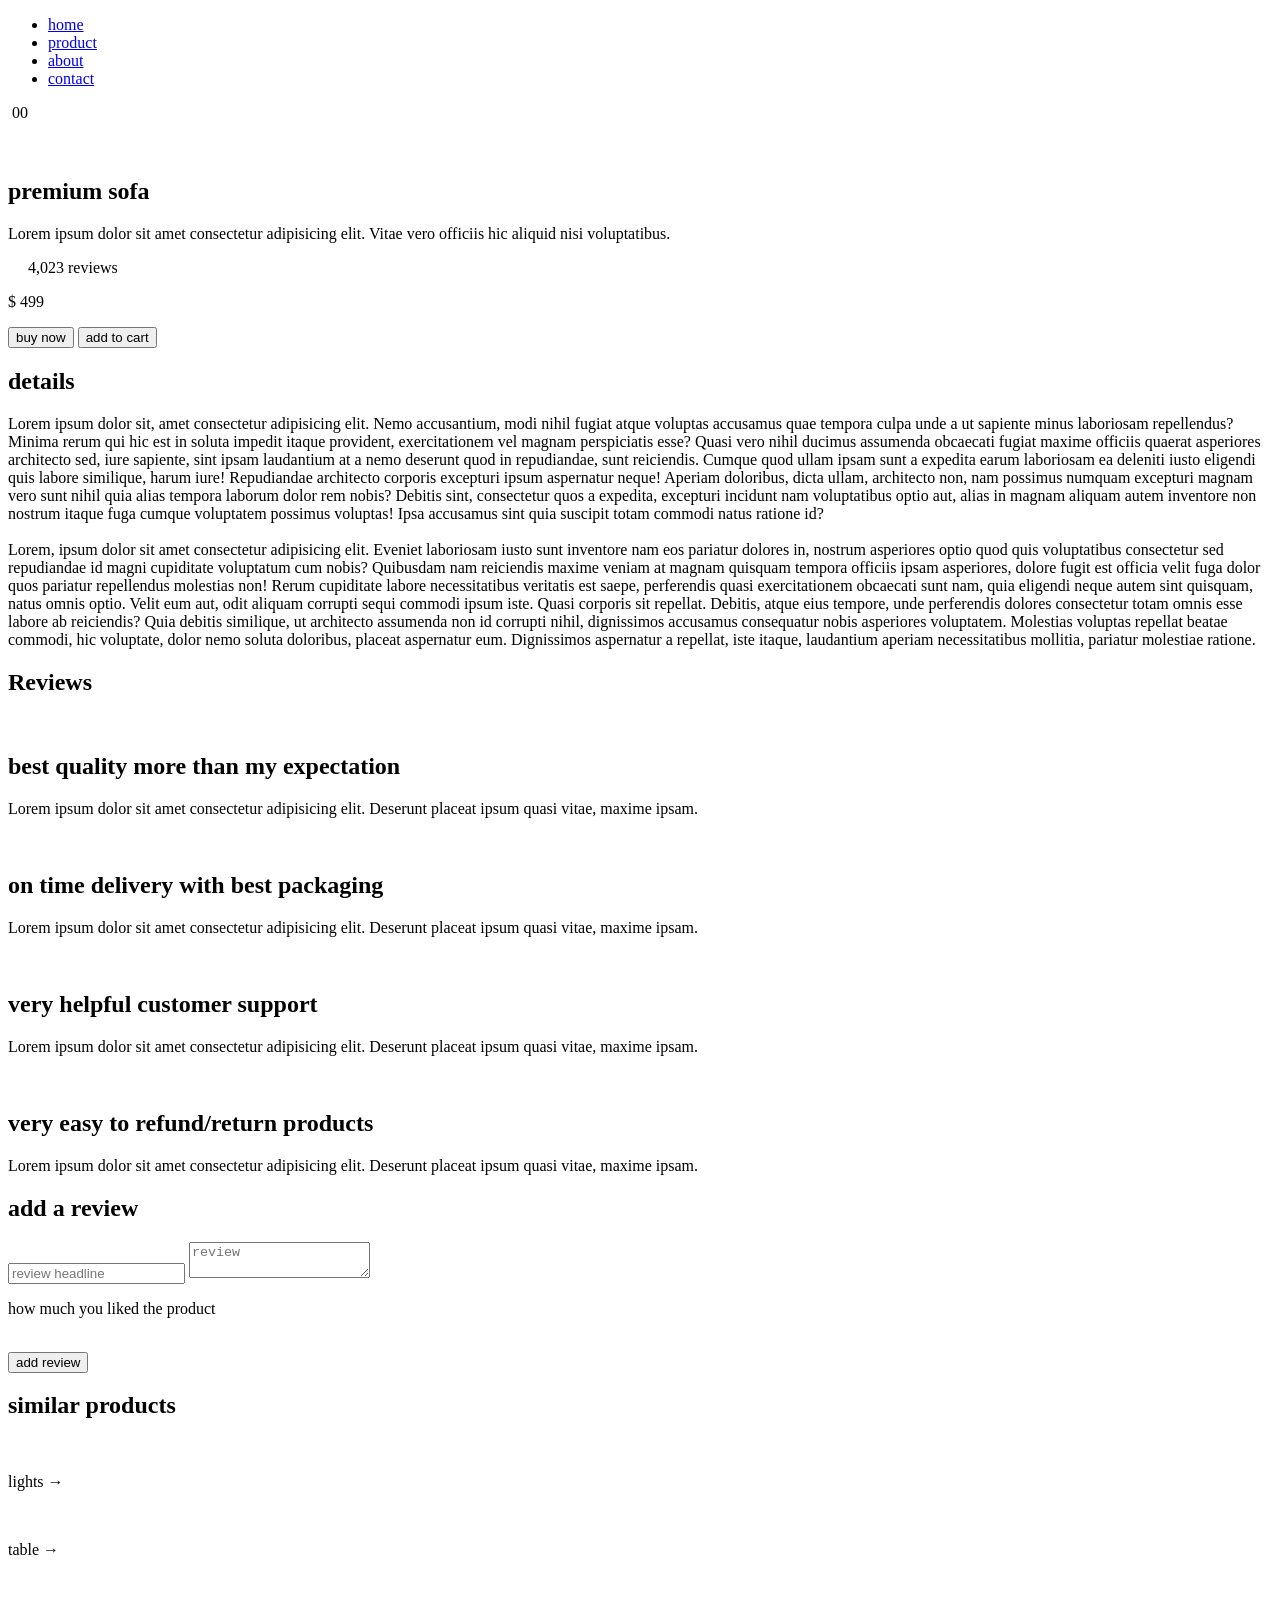
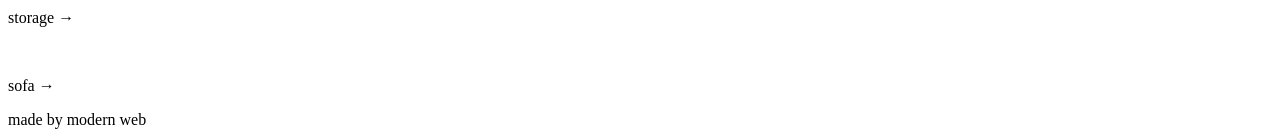
==== product.html @ 0f10b910 "Add files via upload" ====
<!DOCTYPE html>
<html lang="en">
<head>
    <meta charset="UTF-8">
    <meta http-equiv="X-UA-Compatible" content="IE=edge">
    <meta name="viewport" content="width=device-width, initial-scale=1.0">
    <title>Online Store - product page</title>

    <link rel="preconnect" href="https://fonts.googleapis.com">
    <link rel="preconnect" href="https://fonts.gstatic.com" crossorigin>
    <link href="https://fonts.googleapis.com/css2?family=Cinzel&family=Lato&display=swap" rel="stylesheet">
    <link rel="stylesheet" href="css/style.css">
    <link rel="stylesheet" href="css/product.css">

</head>
<body>

    <!-- navbar -->
    <nav class="navbar bg">
        <ul class="links-container">
            <li class="link-item"><a href="#" class="link active">home</a></li>
            <li class="link-item"><a href="#" class="link">product</a></li>
            <li class="link-item"><a href="#" class="link">about</a></li>
            <li class="link-item"><a href="#" class="link">contact</a></li>
        </ul>
        <div class="user-interactions">
            <div class="cart">
                <img src="img/cart.png" class="cart-icon" alt="">
                <span class="cart-item-count">00</span>
            </div>
            <div class="user">
                <img src="img/user.png" class="user-icon" alt="">
            </div>
        </div>
    </nav>

    <!-- product detail -->
    <section class="product-section">
        <img src="img/product-image.png" class="product-image" alt="">
        <div class="product-detail">
            <h1 class="product-title">premium sofa</h1>
            <p class="product-des">Lorem ipsum dolor sit amet consectetur adipisicing elit. Vitae vero officiis hic aliquid nisi voluptatibus.</p>
            <div class="ratings">
                <img src="img/fill star.png" class="star" alt="">
                <img src="img/fill star.png" class="star" alt="">
                <img src="img/fill star.png" class="star" alt="">
                <img src="img/fill star.png" class="star" alt="">
                <img src="img/no fill star.png" class="star" alt="">
                <span class="rating-count">4,023 reviews</span>
            </div>
            <p class="price">$ 499</p>
            <div class="btn-container">
                <button class="product-btn buy-btn">buy now</button>
                <button class="product-btn cart-btn">add to cart</button>
            </div>
        </div>
    </section>
    
    <section class="detail-des">
        <h1 class="section-title">details</h1>
        <p class="des">Lorem ipsum dolor sit, amet consectetur adipisicing elit. Nemo accusantium, modi nihil fugiat atque voluptas accusamus quae tempora culpa unde a ut sapiente minus laboriosam repellendus? Minima rerum qui hic est in soluta impedit itaque provident, exercitationem vel magnam perspiciatis esse? Quasi vero nihil ducimus assumenda obcaecati fugiat maxime officiis quaerat asperiores architecto sed, iure sapiente, sint ipsam laudantium at a nemo deserunt quod in repudiandae, sunt reiciendis. Cumque quod ullam ipsam sunt a expedita earum laboriosam ea deleniti iusto eligendi quis labore similique, harum iure! Repudiandae architecto corporis excepturi ipsum aspernatur neque! Aperiam doloribus, dicta ullam, architecto non, nam possimus numquam excepturi magnam vero sunt nihil quia alias tempora laborum dolor rem nobis? Debitis sint, consectetur quos a expedita, excepturi incidunt nam voluptatibus optio aut, alias in magnam aliquam autem inventore non nostrum itaque fuga cumque voluptatem possimus voluptas! Ipsa accusamus sint quia suscipit totam commodi natus ratione id? <br><br> Lorem, ipsum dolor sit amet consectetur adipisicing elit. Eveniet laboriosam iusto sunt inventore nam eos pariatur dolores in, nostrum asperiores optio quod quis voluptatibus consectetur sed repudiandae id magni cupiditate voluptatum cum nobis? Quibusdam nam reiciendis maxime veniam at magnam quisquam tempora officiis ipsam asperiores, dolore fugit est officia velit fuga dolor quos pariatur repellendus molestias non! Rerum cupiditate labore necessitatibus veritatis est saepe, perferendis quasi exercitationem obcaecati sunt nam, quia eligendi neque autem sint quisquam, natus omnis optio. Velit eum aut, odit aliquam corrupti sequi commodi ipsum iste. Quasi corporis sit repellat. Debitis, atque eius tempore, unde perferendis dolores consectetur totam omnis esse labore ab reiciendis? Quia debitis similique, ut architecto assumenda non id corrupti nihil, dignissimos accusamus consequatur nobis asperiores voluptatem. Molestias voluptas repellat beatae commodi, hic voluptate, dolor nemo soluta doloribus, placeat aspernatur eum. Dignissimos aspernatur a repellat, iste itaque, laudantium aperiam necessitatibus mollitia, pariatur molestiae ratione.</p>

    </section>

    <!-- review section -->
    <section class="review-section">
        <h1 class="section-title">Reviews</h1>
        <div class="review-container">
            <div class="review-card">
                <div class="user-dp" data-rating="4.9"><img src="img/user 1.png" alt=""></div>
                <h2 class="review-title">best quality more than my expectation</h2>
                <p class="review">Lorem ipsum dolor sit amet consectetur adipisicing elit. Deserunt placeat ipsum quasi vitae, maxime ipsam.</p>
            </div>
            <div class="review-card">
                <div class="user-dp" data-rating="4.9"><img src="img/user 2.png" alt=""></div>
                <h2 class="review-title">on time delivery with best packaging</h2>
                <p class="review">Lorem ipsum dolor sit amet consectetur adipisicing elit. Deserunt placeat ipsum quasi vitae, maxime ipsam.</p>
            </div>
            <div class="review-card">
                <div class="user-dp" data-rating="4.9"><img src="img/user 3.png" alt=""></div>
                <h2 class="review-title">very helpful customer support</h2>
                <p class="review">Lorem ipsum dolor sit amet consectetur adipisicing elit. Deserunt placeat ipsum quasi vitae, maxime ipsam.</p>
            </div>
            <div class="review-card">
                <div class="user-dp" data-rating="4.9"><img src="img/user 4.png" alt=""></div>
                <h2 class="review-title">very easy to refund/return products</h2>
                <p class="review">Lorem ipsum dolor sit amet consectetur adipisicing elit. Deserunt placeat ipsum quasi vitae, maxime ipsam.</p>
            </div>
        </div>
    </section>

    <!-- add review form -->
    <section class="add-review-section">
        <h1 class="section-title">add a review</h1>
        <input type="text" class="review-headline" placeholder="review headline">
        <textarea placeholder="review" class="review-field"></textarea>
        <p class="rating-text">how much you liked the product</p>
        <div class="star-container">
            <img src="img/no fill star.png" class="rating-star" alt="">
            <img src="img/no fill star.png" class="rating-star" alt="">
            <img src="img/no fill star.png" class="rating-star" alt="">
            <img src="img/no fill star.png" class="rating-star" alt="">
            <img src="img/no fill star.png" class="rating-star" alt="">
        </div>
        <button class="add-review-btn">add review</button>
    </section>

    <!-- similar products -->
    <section class="best-selling-product-section">
        <h1 class="section-title">similar products</h1>
        <div class="product-container">
            <div class="product-card">
                <img src="img/product-1.png" class="product-img" alt="">
                <p class="product-name">lights →</p>
            </div>
            <div class="product-card">
                <img src="img/product-2.png" class="product-img" alt="">
                <p class="product-name">table →</p>
            </div>
            <div class="product-card">
                <img src="img/product-3.png" class="product-img" alt="">
                <p class="product-name">storage →</p>
            </div>
            <div class="product-card">
                <img src="img/product-4.png" class="product-img" alt="">
                <p class="product-name">sofa →</p>
            </div>
        </div>
    </section>

    <footer>made by modern web</footer>

    <script src="js/product.js"></script>
    
</body>
</html>
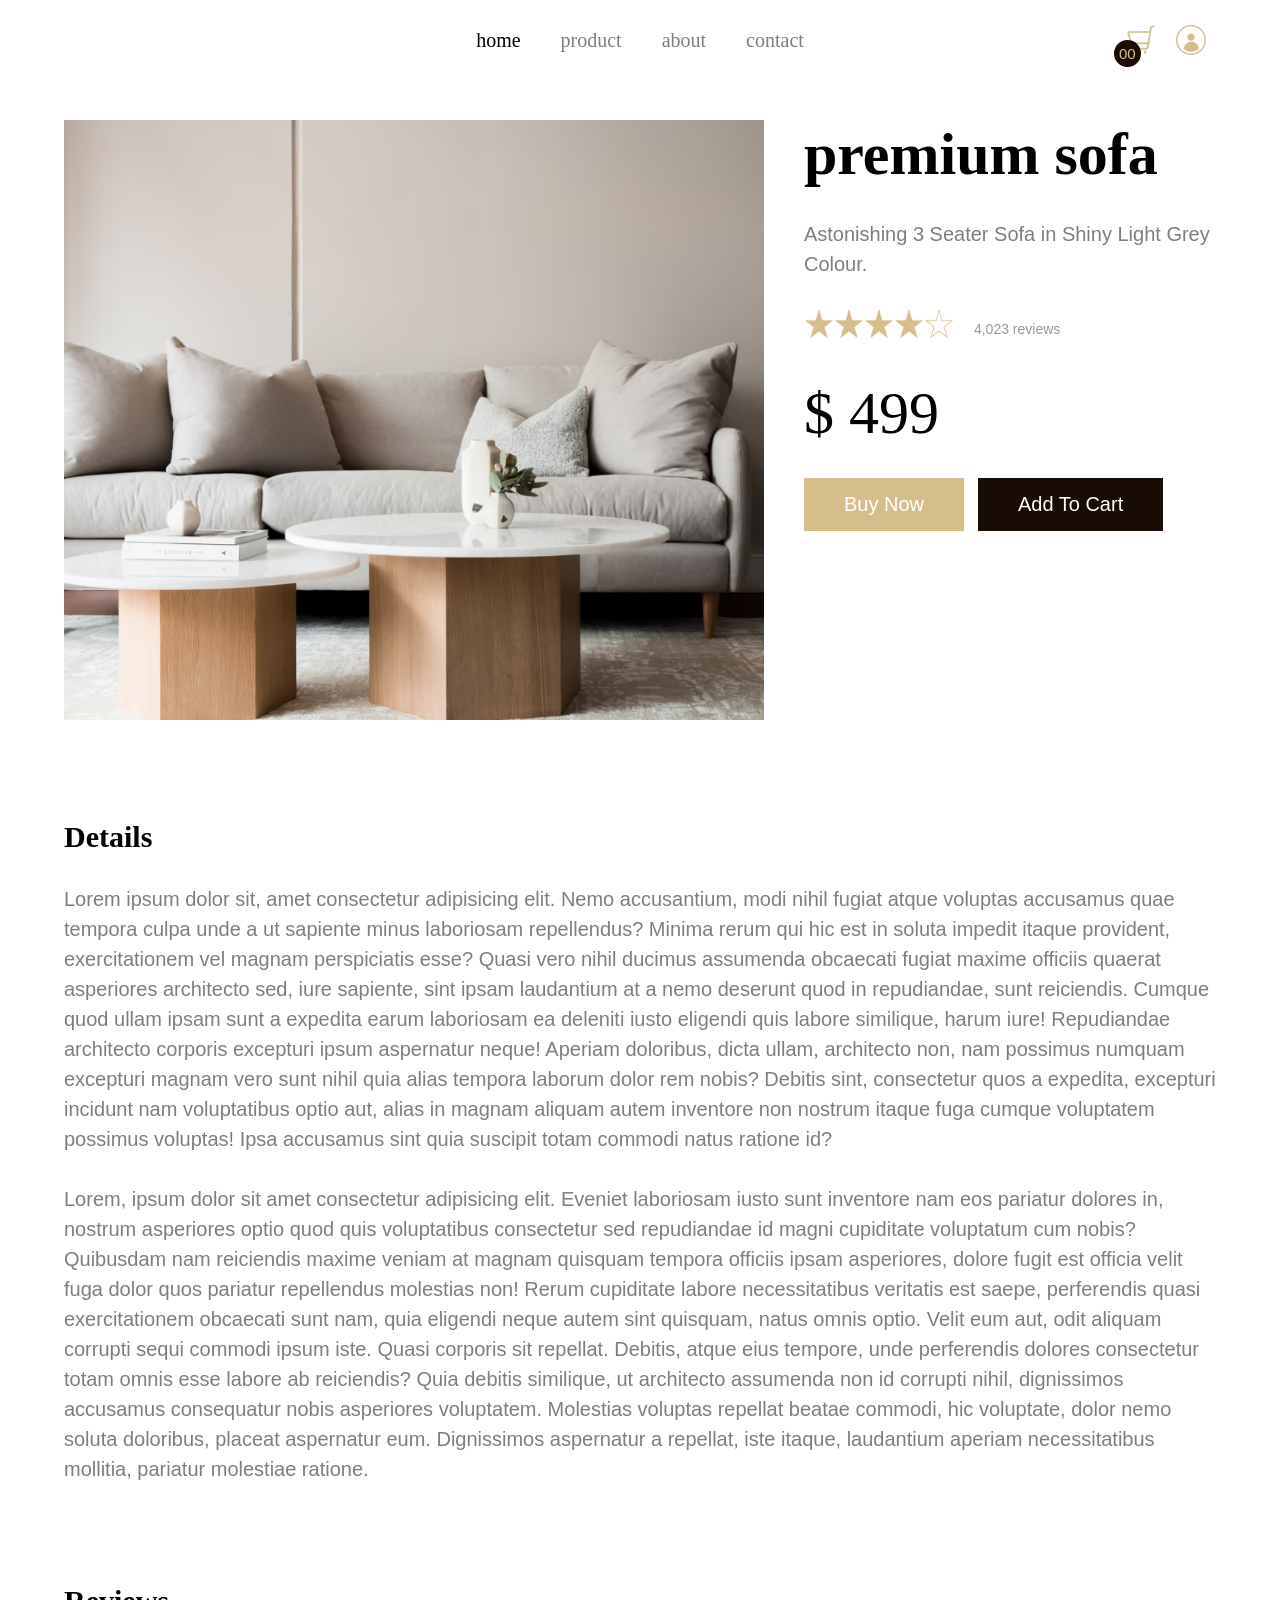
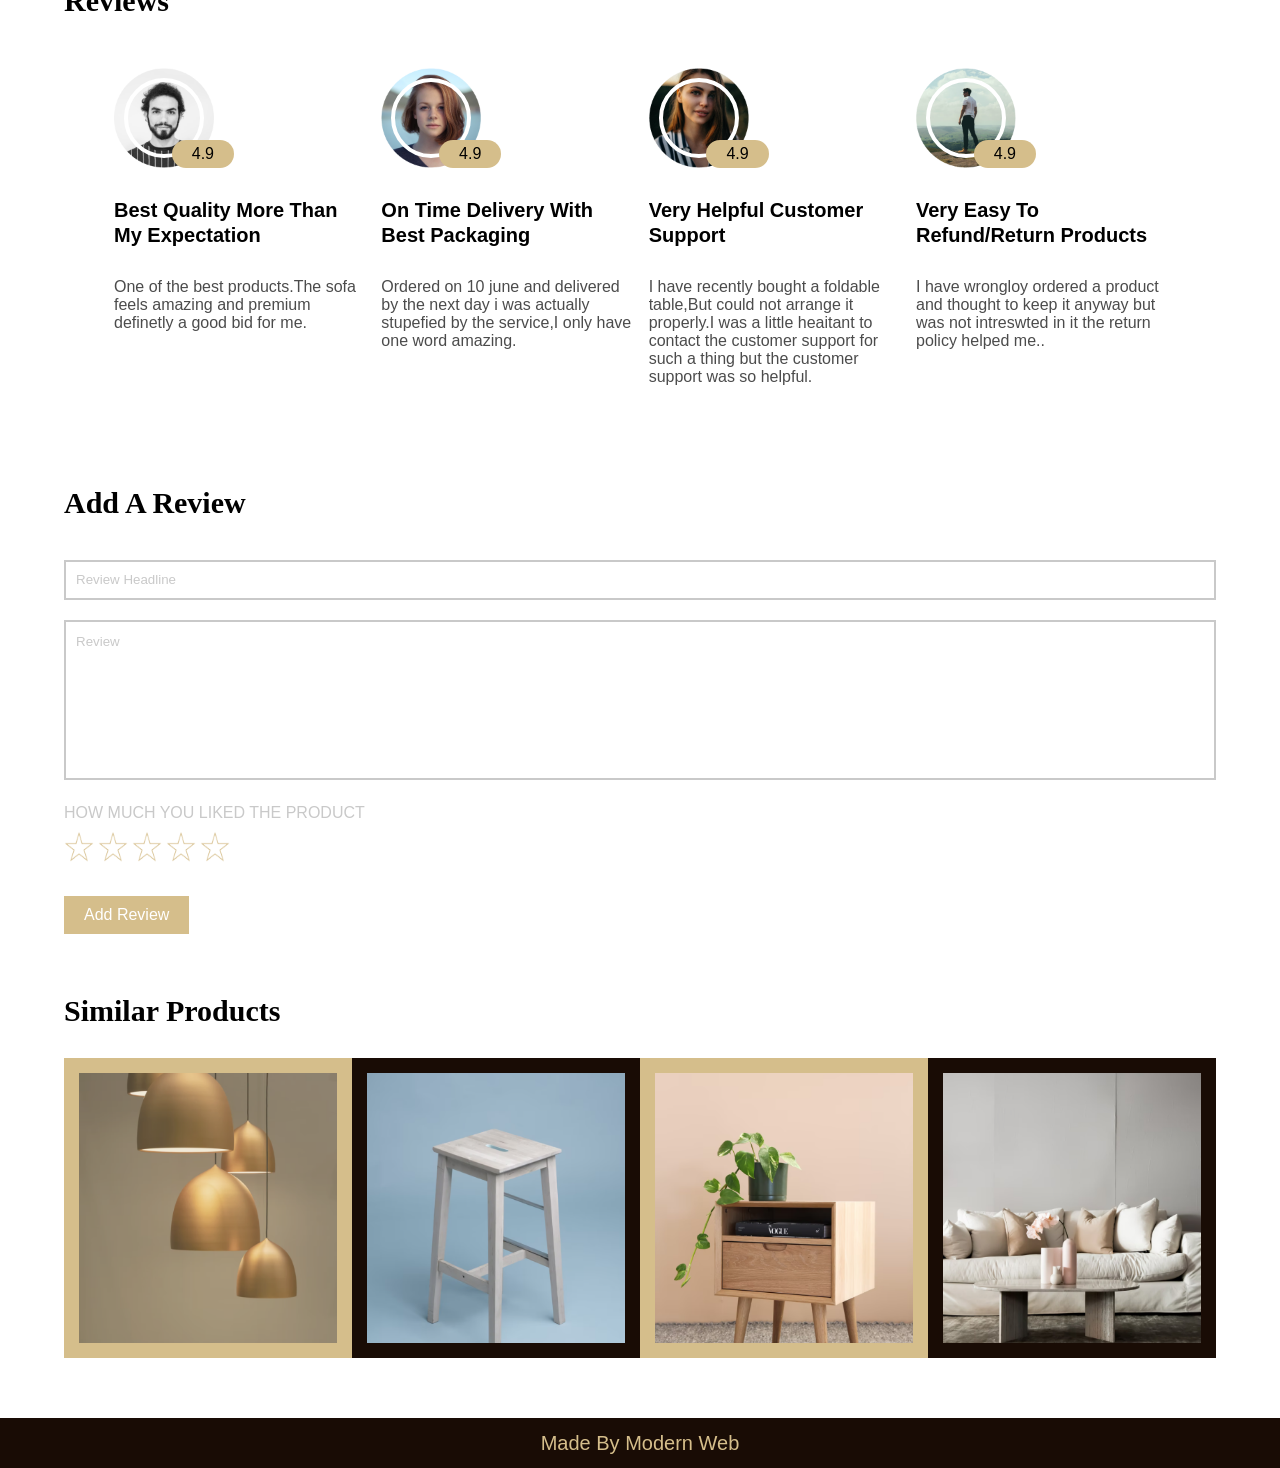
==== commit a820ba50: "Update product.html" ====
--- a/product.html
+++ b/product.html
@@ -39,7 +39,7 @@
         <img src="img/product-image.png" class="product-image" alt="">
         <div class="product-detail">
             <h1 class="product-title">premium sofa</h1>
-            <p class="product-des">Lorem ipsum dolor sit amet consectetur adipisicing elit. Vitae vero officiis hic aliquid nisi voluptatibus.</p>
+            <p class="product-des">Astonishing 3 Seater Sofa in Shiny Light Grey Colour.</p>
             <div class="ratings">
                 <img src="img/fill star.png" class="star" alt="">
                 <img src="img/fill star.png" class="star" alt="">
@@ -69,22 +69,22 @@
             <div class="review-card">
                 <div class="user-dp" data-rating="4.9"><img src="img/user 1.png" alt=""></div>
                 <h2 class="review-title">best quality more than my expectation</h2>
-                <p class="review">Lorem ipsum dolor sit amet consectetur adipisicing elit. Deserunt placeat ipsum quasi vitae, maxime ipsam.</p>
+                <p class="review">One of the best products.The sofa feels amazing and premium definetly a good bid for me.</p>
             </div>
             <div class="review-card">
                 <div class="user-dp" data-rating="4.9"><img src="img/user 2.png" alt=""></div>
                 <h2 class="review-title">on time delivery with best packaging</h2>
-                <p class="review">Lorem ipsum dolor sit amet consectetur adipisicing elit. Deserunt placeat ipsum quasi vitae, maxime ipsam.</p>
+                <p class="review">Ordered on 10 june and delivered by the next day i was actually stupefied by the service,I only have one word amazing.</p>
             </div>
             <div class="review-card">
                 <div class="user-dp" data-rating="4.9"><img src="img/user 3.png" alt=""></div>
                 <h2 class="review-title">very helpful customer support</h2>
-                <p class="review">Lorem ipsum dolor sit amet consectetur adipisicing elit. Deserunt placeat ipsum quasi vitae, maxime ipsam.</p>
+                <p class="review">I have recently bought a foldable table,But could not arrange it properly.I was a little heaitant to contact the customer support for such a thing but the customer support was so helpful.</p>
             </div>
             <div class="review-card">
                 <div class="user-dp" data-rating="4.9"><img src="img/user 4.png" alt=""></div>
                 <h2 class="review-title">very easy to refund/return products</h2>
-                <p class="review">Lorem ipsum dolor sit amet consectetur adipisicing elit. Deserunt placeat ipsum quasi vitae, maxime ipsam.</p>
+                <p class="review">I have wrongloy ordered a product and thought to keep it anyway but was not intreswted in it the return policy helped me..</p>
             </div>
         </div>
     </section>
@@ -133,4 +133,4 @@
     <script src="js/product.js"></script>
     
 </body>
-</html>+</html>
--- a/css/style.css
+++ b/css/style.css
@@ -0,0 +1,371 @@
+*{
+    margin: 0;
+    padding: 0;
+    box-sizing: border-box;
+}
+
+body{
+    font-family: 'cinzel', serif;
+}
+
+.navbar{
+    width: 100%;
+    height: 80px;
+    position: fixed;
+    top: 0;
+    left: 0;
+    display: flex;
+    justify-content: center;
+    z-index: 9;
+    transition: .5s;
+}
+
+.navbar.bg{
+    background: #fff;
+}
+
+.links-container{
+    display: flex;
+    align-items: center;
+    list-style: none;
+}
+
+.link-item{
+    margin: 10px;
+}
+
+.link{
+    font-size: 20px;
+    color: #fff;
+    text-decoration: none;
+    padding: 10px;
+    opacity: 0.7;
+    transition: .5s;
+}
+
+.navbar.bg .link{
+    color: #000;
+    opacity: 0.5;
+}
+
+.link.active, .link:hover, .navbar.bg .link:hover, .navbar.bg .link.active{
+    opacity: 1;
+}
+
+.user-interactions{
+    display: flex;
+    position: absolute;
+    right: 5vw;
+    top: 50%;
+    transform: translateY(-50%);
+}
+
+.cart, .user{
+    width: 30px;
+    height: 30px;
+    position: relative;
+    margin: 10px;
+    cursor: pointer;
+}
+
+.cart-icon, .user-icon{
+    width: 100%;
+    height: 100%;
+    object-fit: cover;
+}
+
+.cart-item-count{
+    font-family: 'lato', sans-serif;
+    color: #d5be8b;
+    padding: 5px;
+    font-size: 15px;
+    border-radius: 50%;
+    background: #190c05;
+    position: absolute;
+    bottom: -12px;
+    left: -12px;
+}
+
+.header-section{
+    width: 100%;
+    height: 100vh;
+    background: url(../img/header.png);
+    background-size: cover;
+    display: flex;
+    justify-content: center;
+    align-items: center;
+}
+
+.header-heading{
+    font-size: 100px;
+    text-transform: capitalize;
+    color: #fff;
+}
+
+.header-heading span{
+    color: #d5be8b;
+}
+
+/* best selling product */
+
+.best-selling-product-section{
+    position: relative;
+    padding: 60px 5vw;
+}
+
+.section-title{
+    text-transform: capitalize;
+    font-size: 30px;
+    margin-bottom: 30px;
+}
+
+.product-container{
+    display: flex;
+    justify-content: space-between;
+}
+
+.product-card{
+    border: 15px solid #d5be8b;
+    width: 300px;
+    height: 300px;
+    overflow: hidden;
+    position: relative;
+    background: #d5be8b;
+}
+
+.product-card:nth-child(even){
+    border-color: #190c05;
+    background: #190c05;
+}
+
+.product-img{
+    width: 100%;
+    height: 100%;
+    object-fit: cover;
+    transition: .5s;
+}
+
+.product-name{
+    position: absolute;
+    color: #fff;
+    text-transform: capitalize;
+    font-family: 'lato', sans-serif;
+    font-size: 25px;
+    bottom: 20px;
+    left: 50%;
+    transform: translateX(-50%);
+    opacity: 0;
+    transition: .5s;
+}
+
+.product-card:hover .product-name{
+    opacity: 1;
+}
+
+.product-card:hover .product-img{
+    opacity: 0.5;
+}
+
+/* mid section */
+
+.mid-section{
+    width: 100%;
+    height: 800px;
+    padding: 40px 5vw;
+}
+
+.section-item-container{
+    width: 100%;
+    height: 100%;
+    position: relative;
+    padding: 20px;
+}
+
+.section-bg{
+    width: 100%;
+    height: 100%;
+    position: absolute;
+    z-index: -1;
+    top: 0;
+    left: 0;
+}
+
+.section-info{
+    width: 50%;
+    height: 100%;
+    background: #fff;
+    display: block;
+    margin-left: auto;
+    padding: 50px;
+    text-align: center;
+}
+
+.title{
+    font-size: 60px;
+    line-height: 100px;
+}
+
+.title span{
+    color: #d5be8b;
+}
+
+.info{
+    font-family: 'lato', sans-serif;
+    font-size: 25px;
+    line-height: 45px;
+    margin-top: 30px;
+    opacity: 0.5;
+}
+
+/* image collage */
+
+.image-mid-section{
+    width: 100%;
+    height: 600px;
+    padding: 50px 5vw;
+}
+
+.image-collage{
+    width: 100%;
+    height: 100%;
+    background: url(../img/bg-1.png);
+    background-size: cover;
+}
+
+.image-collection{
+    position: relative;
+    display: block;
+    width: 50%;
+    height: 100%;
+    background: #fff;
+    margin: auto;
+}
+
+.collage-img{
+    position: absolute;
+    object-fit: cover;
+    transition: .5s;
+}
+
+.collage-img:nth-child(1){
+    width: 350px;
+    height: 350px;
+    top: 20px;
+    left: 40px;
+}
+
+.collage-img:nth-child(2){
+    width: 250px;
+    height: 250px;
+    top: 200px;
+    left: 200px;
+}
+
+.collage-img:nth-child(3){
+    width: 250px;
+    height: 250px;
+    top: 100px;
+    left: 350px;
+}
+
+.collage-img:hover{
+    transform: translateY(-10px);
+}
+
+/* review section */
+
+.review-section{
+    padding: 50px 5vw;
+}
+
+.section-title span{
+    color: #d5be8b;
+}
+
+.review-container{
+    margin: 50px;
+    margin-bottom: 0;
+    display: flex;
+    justify-content: space-between;
+}
+
+.review-card{
+    width: 250px;
+    height: auto;
+    font-family: 'lato', sans-serif;
+}
+
+.user-dp{
+    width: 100px;
+    height: 100px;
+    border-radius: 50%;
+    position: relative;
+}
+
+.user-dp img{
+    width: 100%;
+    height: 100%;
+    object-fit: cover;
+}
+
+.user-dp::before{
+    content: '';
+    position: absolute;
+    top: 10px;
+    left: 10px;
+    right: 10px;
+    bottom: 10px;
+    border: 4px solid #fff;
+    border-radius: 50%;
+}
+
+.user-dp::after{
+    content: attr(data-rating);
+    position: absolute;
+    bottom: 0;
+    right: -20px;
+    padding: 5px 20px;
+    border-radius: 20px;
+    background: #d5be8b;
+}
+
+.review-title{
+    font-size: 20px;
+    line-height: 25px;
+    margin: 30px 0;
+    text-transform: capitalize;
+}
+
+.review{
+    opacity: 0.7;
+}
+
+.end-section{
+    padding: 50px 5vw;
+}
+
+.end-section .section-item-container{
+    height: 800px;
+}
+
+.end-section .section-info{
+    margin: 0;
+}
+
+.end-section .title{
+    font-size: 100px;
+    line-height: 150px;
+    margin: 50px;
+}
+
+footer{
+    font-family: 'lato', sans-serif;
+    color: #d5be8b;
+    background: #190c05;
+    width: 100%;
+    height: 50px;
+    line-height: 50px;
+    text-align: center;
+    text-transform: capitalize;
+    font-size: 20px;
+}
--- a/css/product.css
+++ b/css/product.css
@@ -0,0 +1,137 @@
+.product-section{
+    width: 100%;
+    margin-top: 120px;
+    padding: 0px 5vw;
+    display: flex;
+    gap: 40px;
+}
+
+.product-image{
+    width: 70%;
+    height: 600px;
+    object-fit: cover;
+}
+
+.product-title{
+    font-size: 60px;
+}
+
+.product-des{
+    margin: 30px 0;
+    font-family: 'lato', sans-serif;
+    opacity: 0.5;
+    font-size: 20px;
+    line-height: 30px;
+}
+
+.ratings{
+    display: flex;
+}
+
+.ratings .star{
+    width: 30px;
+    height: 30px;
+}
+
+.rating-count{
+    font-family: 'lato', sans-serif;
+    opacity: 0.4;
+    font-size: 14px;
+    line-height: 40px;
+    margin-left: 20px;
+}
+
+.price{
+    font-size: 60px;
+    margin: 30px 0;
+}
+
+.product-btn{
+    padding: 15px 40px;
+    border: none;
+    color: #fff;
+    outline: none;
+    margin-right: 10px;
+    font-size: 20px;
+    cursor: pointer;
+    text-transform: capitalize;
+}
+
+.buy-btn{
+    background-color: #d5be8b;
+}
+
+.cart-btn{
+    background-color: #190c05;
+}
+
+.detail-des, .review-section, .add-review-section{
+    width: 100%;
+    padding: 100px 5vw 0;
+}
+
+.des{
+    font-family: 'lato', sans-serif;
+    line-height: 30px;
+    font-size: 20px;
+    opacity: 0.5;
+}
+
+.review-headline, .review-field{
+    width: 100%;
+    height: 40px;
+    border: 2px solid #c9c9c9;
+    margin: 10px 0;
+    padding: 10px;
+    line-height: 40px;
+    font-family: 'lato', sans-serif;
+    color: #000;
+    outline: none;
+    text-transform: capitalize;
+}
+
+::placeholder{
+    color: #c9c9c9;
+}
+
+.review-field{
+    height: 160px;
+    resize: none;
+    padding: 0 10px;
+}
+
+.review-headline:focus,
+.review-field:focus{
+    border-color: #d5be8b;
+}
+
+.review-headline:focus::placeholder,
+.review-field:focus::placeholder{
+    color: #d5be8b;
+}
+
+.rating-text{
+    font-family: 'lato', sans-serif;
+    color: #c9c9c9;
+    text-transform: uppercase;
+    margin: 10px 0;
+}
+
+.rating-star{
+    width: 30px;
+    height: 30px;
+    cursor: pointer;
+}
+
+.add-review-btn{
+    border: none;
+    outline: none;
+    background: #d5be8b;
+    padding: 10px 20px;
+    color: #fff;
+    font-family: 'lato',sans-serif;
+    font-size: 16px;
+    text-transform: capitalize;
+    margin-top: 30px;
+    cursor: pointer;
+}
